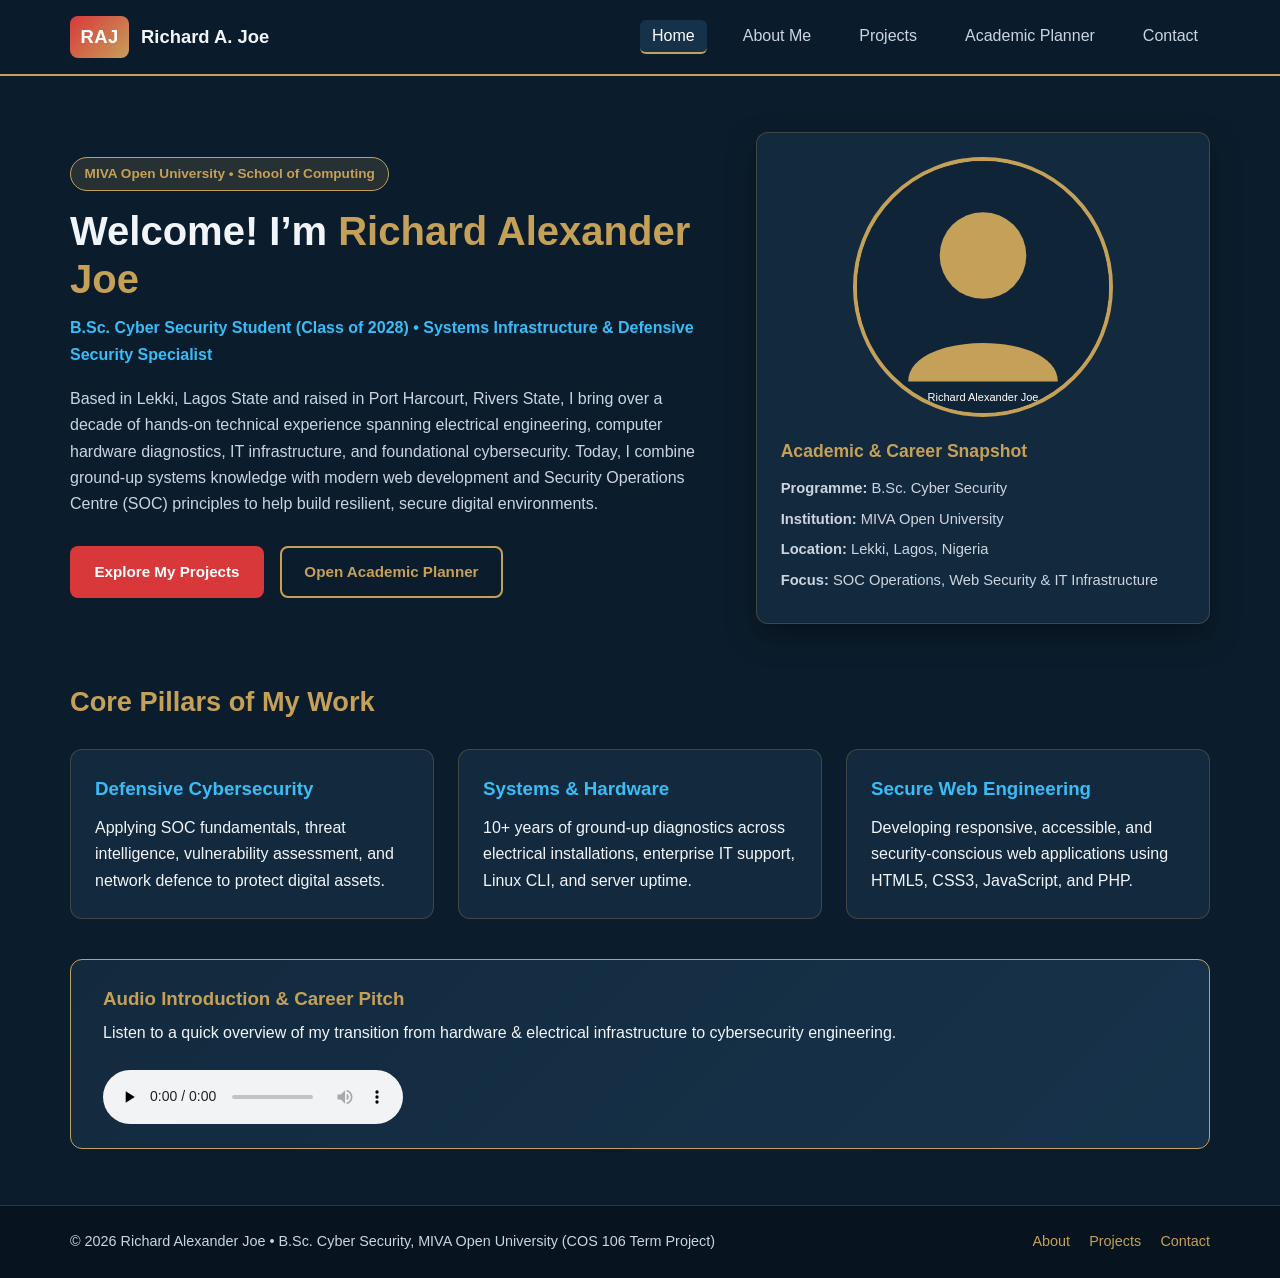
==== index.html @ e74a6b3f "Initial Commit - COS 106 Term Project" ====
<!DOCTYPE html>
<html lang="en">
<head>
  <meta charset="UTF-8" />
  <meta name="viewport" content="width=device-width, initial-scale=1.0" />
  <title>Richard Alexander Joe | Cybersecurity & Web Portfolio</title>
  <link rel="stylesheet" href="style.css" />
</head>
<body>
  <header class="site-header">
    <nav class="navbar container" aria-label="Main Navigation">
      <a href="index.html" class="brand">
        <span class="brand-badge">RAJ</span>
        <span>Richard A. Joe</span>
      </a>
      <button class="menu-toggle" id="menuToggle" aria-label="Toggle Navigation">☰</button>
      <ul class="nav-links" id="navLinks">
        <li><a href="index.html" class="active">Home</a></li>
        <li><a href="about.html">About Me</a></li>
        <li><a href="projects.html">Projects</a></li>
        <li><a href="planner.html">Academic Planner</a></li>
        <li><a href="contact.html">Contact</a></li>
      </ul>
    </nav>
  </header>

  <main>
    <section class="hero container">
      <div class="hero-content fade-in">
        <span class="pill-tag">MIVA Open University • School of Computing</span>
        <h1>Welcome! I’m <span class="highlight">Richard Alexander Joe</span></h1>
        <p class="subtitle">
          B.Sc. Cyber Security Student (Class of 2028) &bull; Systems Infrastructure &amp; Defensive Security Specialist
        </p>
        <p class="bio-text">
          Based in Lekki, Lagos State and raised in Port Harcourt, Rivers State, I bring over a decade of hands-on technical experience spanning electrical engineering, computer hardware diagnostics, IT infrastructure, and foundational cybersecurity. Today, I combine ground-up systems knowledge with modern web development and Security Operations Centre (SOC) principles to help build resilient, secure digital environments.
        </p>
        <div class="hero-actions">
          <a href="projects.html" class="btn btn-primary">Explore My Projects</a>
          <a href="planner.html" class="btn btn-outline">Open Academic Planner</a>
        </div>
      </div>

      <aside class="hero-card fade-in">
        <div class="profile-frame">
          <img 
            src="assets/profile.jpg" 
            alt="Portrait of Richard Alexander Joe" 
            onerror="this.src='data:image/svg+xml;utf8,<svg xmlns=%22http://www.w3.org/2000/svg%22 width=%22320%22 height=%22320%22 viewBox=%220 0 320 320%22><rect width=%22320%22 height=%22320%22 fill=%22%230F2537%22/><circle cx=%22160%22 cy=%22120%22 r=%2255%22 fill=%22%23C5A059%22/><path d=%22M65 280 C65 215, 255 215, 255 280%22 fill=%22%23C5A059%22/><text x=%22160%22 y=%22305%22 font-family=%22Arial%22 font-size=%2214%22 fill=%22%23ffffff%22 text-anchor=%22middle%22>Richard Alexander Joe</text></svg>'"
          />
        </div>
        <div class="profile-meta">
          <h3>Academic &amp; Career Snapshot</h3>
          <ul>
            <li><strong>Programme:</strong> B.Sc. Cyber Security</li>
            <li><strong>Institution:</strong> MIVA Open University</li>
            <li><strong>Location:</strong> Lekki, Lagos, Nigeria</li>
            <li><strong>Focus:</strong> SOC Operations, Web Security &amp; IT Infrastructure</li>
          </ul>
        </div>
      </aside>
    </section>

    <section class="highlights-section container">
      <h2 class="section-title">Core Pillars of My Work</h2>
      <div class="grid-3">
        <article class="card">
          <h3>Defensive Cybersecurity</h3>
          <p>Applying SOC fundamentals, threat intelligence, vulnerability assessment, and network defence to protect digital assets.</p>
        </article>
        <article class="card">
          <h3>Systems &amp; Hardware</h3>
          <p>10+ years of ground-up diagnostics across electrical installations, enterprise IT support, Linux CLI, and server uptime.</p>
        </article>
        <article class="card">
          <h3>Secure Web Engineering</h3>
          <p>Developing responsive, accessible, and security-conscious web applications using HTML5, CSS3, JavaScript, and PHP.</p>
        </article>
      </div>
    </section>

    <!-- Multimedia Requirement (HTML5 Audio) -->
    <section class="media-section container">
      <div class="media-box">
        <div>
          <h3>Audio Introduction &amp; Career Pitch</h3>
          <p>Listen to a quick overview of my transition from hardware &amp; electrical infrastructure to cybersecurity engineering.</p>
        </div>
        <audio controls preload="none">
          <source src="assets/intro-audio.mp3" type="audio/mpeg" />
          Your browser does not support the HTML5 audio element.
        </audio>
      </div>
    </section>
  </main>

  <footer class="site-footer">
    <div class="container footer-content">
      <p>&copy; <span id="year"></span> Richard Alexander Joe &bull; B.Sc. Cyber Security, MIVA Open University (COS 106 Term Project)</p>
      <div class="footer-links">
        <a href="about.html">About</a>
        <a href="projects.html">Projects</a>
        <a href="contact.html">Contact</a>
      </div>
    </div>
  </footer>

  <script src="script.js"></script>
</body>
</html>
---- style.css ----
/* =========================================================
   COS 106 Term Project - Richard Alexander Joe
   Color Theme: MIVA Navy (#0B1D2C), Slate (#132A3E),
                MIVA Gold (#C5A059), MIVA Red (#D9383A),
                Clean Minimalist Sky Accent (#38BDF8)
   ========================================================= */

:root {
  --bg-primary: #0b1d2c;
  --bg-secondary: #132a3e;
  --bg-card: #16324a;
  --text-main: #f1f5f9;
  --text-muted: #cbd5e1;
  --miva-gold: #c5a059;
  --miva-red: #d9383a;
  --accent-blue: #38bdf8;
  --border-color: rgba(197, 160, 89, 0.25);
  --radius: 12px;
  --transition: all 0.28s ease;
}

* {
  box-sizing: border-box;
  margin: 0;
  padding: 0;
}

body {
  font-family: "Segoe UI", Roboto, Helvetica, Arial, sans-serif;
  background-color: var(--bg-primary);
  color: var(--text-main);
  line-height: 1.65;
  min-height: 100vh;
  display: flex;
  flex-direction: column;
}

main {
  flex: 1;
}

.container {
  width: 92%;
  max-width: 1140px;
  margin: 0 auto;
}

/* Header & Navigation */
.site-header {
  background-color: rgba(11, 29, 44, 0.96);
  border-bottom: 2px solid var(--miva-gold);
  position: sticky;
  top: 0;
  z-index: 100;
  backdrop-filter: blur(8px);
}

.navbar {
  display: flex;
  justify-content: space-between;
  align-items: center;
  padding: 1rem 0;
}

.brand {
  display: flex;
  align-items: center;
  gap: 0.75rem;
  text-decoration: none;
  color: var(--text-main);
  font-weight: 700;
  font-size: 1.15rem;
}

.brand-badge {
  background: linear-gradient(135deg, var(--miva-red), var(--miva-gold));
  color: #ffffff;
  padding: 0.35rem 0.65rem;
  border-radius: 8px;
  font-weight: 800;
  letter-spacing: 0.5px;
}

.nav-links {
  list-style: none;
  display: flex;
  gap: 1.5rem;
}

.nav-links a {
  text-decoration: none;
  color: var(--text-muted);
  font-weight: 500;
  padding: 0.45rem 0.75rem;
  border-radius: 6px;
  transition: var(--transition);
}

.nav-links a:hover,
.nav-links a.active {
  color: #ffffff;
  background-color: var(--bg-card);
  border-bottom: 2px solid var(--miva-gold);
}

.menu-toggle {
  display: none;
  background: transparent;
  border: 1px solid var(--miva-gold);
  color: var(--miva-gold);
  font-size: 1.35rem;
  padding: 0.25rem 0.6rem;
  border-radius: 6px;
  cursor: pointer;
}

/* Hero Section */
.hero {
  display: grid;
  grid-template-columns: 1.35fr 0.95fr;
  gap: 2.5rem;
  align-items: center;
  padding: 3.5rem 0;
}

.pill-tag {
  display: inline-block;
  background-color: rgba(197, 160, 89, 0.15);
  color: var(--miva-gold);
  border: 1px solid var(--miva-gold);
  padding: 0.3rem 0.85rem;
  border-radius: 999px;
  font-size: 0.85rem;
  font-weight: 600;
  margin-bottom: 1rem;
}

.hero h1 {
  font-size: 2.5rem;
  line-height: 1.2;
  margin-bottom: 0.75rem;
}

.highlight {
  color: var(--miva-gold);
}

.subtitle {
  color: var(--accent-blue);
  font-weight: 600;
  margin-bottom: 1.1rem;
}

.bio-text {
  color: var(--text-muted);
  margin-bottom: 1.75rem;
}

.hero-actions {
  display: flex;
  flex-wrap: wrap;
  gap: 1rem;
}

/* Buttons */
.btn {
  display: inline-block;
  padding: 0.72rem 1.4rem;
  border-radius: 8px;
  font-weight: 600;
  text-decoration: none;
  cursor: pointer;
  border: 2px solid transparent;
  transition: var(--transition);
  font-size: 0.95rem;
}

.btn-sm {
  padding: 0.45rem 0.95rem;
  font-size: 0.85rem;
}

.btn-primary {
  background-color: var(--miva-red);
  color: #ffffff;
}

.btn-primary:hover {
  background-color: #b92b2d;
  transform: translateY(-2px);
}

.btn-outline {
  border-color: var(--miva-gold);
  color: var(--miva-gold);
  background: transparent;
}

.btn-outline:hover {
  background-color: var(--miva-gold);
  color: var(--bg-primary);
  transform: translateY(-2px);
}

/* Profile Card */
.hero-card {
  background-color: var(--bg-secondary);
  border: 1px solid var(--border-color);
  border-radius: var(--radius);
  padding: 1.5rem;
  box-shadow: 0 12px 30px rgba(0, 0, 0, 0.35);
}

.profile-frame {
  width: 100%;
  max-width: 260px;
  margin: 0 auto 1.25rem;
  border-radius: 50%;
  overflow: hidden;
  border: 4px solid var(--miva-gold);
  aspect-ratio: 1 / 1;
}

.profile-frame img {
  width: 100%;
  height: 100%;
  object-fit: cover;
  display: block;
}

.profile-meta h3 {
  color: var(--miva-gold);
  margin-bottom: 0.65rem;
  font-size: 1.1rem;
}

.profile-meta ul {
  list-style: none;
  font-size: 0.92rem;
  color: var(--text-muted);
}

.profile-meta li {
  margin-bottom: 0.4rem;
}

/* Cards & Grids */
.section-title {
  font-size: 1.7rem;
  margin-bottom: 1.5rem;
  color: var(--miva-gold);
}

.grid-3 {
  display: grid;
  grid-template-columns: repeat(3, 1fr);
  gap: 1.5rem;
}

.grid-2 {
  display: grid;
  grid-template-columns: repeat(2, 1fr);
  gap: 1.5rem;
}

.card {
  background-color: var(--bg-secondary);
  border: 1px solid var(--border-color);
  border-radius: var(--radius);
  padding: 1.5rem;
  transition: var(--transition);
}

.card:hover {
  transform: translateY(-4px);
  border-color: var(--miva-gold);
}

.card h3 {
  color: var(--accent-blue);
  margin-bottom: 0.65rem;
}

.accent-border {
  border-left: 4px solid var(--miva-red);
}

/* Multimedia Box */
.media-section {
  margin: 2.5rem auto 3.5rem;
}

.media-box {
  background: linear-gradient(135deg, var(--bg-secondary), var(--bg-card));
  border: 1px solid var(--miva-gold);
  border-radius: var(--radius);
  padding: 1.5rem 2rem;
  display: flex;
  justify-content: space-between;
  align-items: center;
  gap: 1.5rem;
  flex-wrap: wrap;
}

.media-box h3 {
  color: var(--miva-gold);
  margin-bottom: 0.3rem;
}

audio {
  width: 300px;
  max-width: 100%;
}

/* Subpages Layout */
.page-content {
  padding: 2.5rem 0 4rem;
}

.page-header {
  margin-bottom: 2.2rem;
}

.page-header h1 {
  font-size: 2.2rem;
  margin-bottom: 0.6rem;
}

.page-header p {
  color: var(--text-muted);
  max-width: 780px;
}

.section-block {
  margin-bottom: 2.5rem;
}

.section-block h2 {
  color: var(--miva-gold);
  margin-bottom: 1rem;
  font-size: 1.5rem;
}

/* HTML Table Styling */
.table-wrapper {
  overflow-x: auto;
  border-radius: var(--radius);
  border: 1px solid var(--border-color);
}

.data-table {
  width: 100%;
  border-collapse: collapse;
  background-color: var(--bg-secondary);
  text-align: left;
}

.data-table th,
.data-table td {
  padding: 0.95rem 1.1rem;
  border-bottom: 1px solid rgba(255, 255, 255, 0.08);
}

.data-table th {
  background-color: var(--bg-card);
  color: var(--miva-gold);
  font-weight: 700;
}

.data-table tr:hover {
  background-color: rgba(56, 189, 248, 0.06);
}

/* Lists & Hobbies */
.styled-list {
  padding-left: 1.2rem;
  color: var(--text-muted);
}

.styled-list li {
  margin-bottom: 0.45rem;
}

.hobbies-grid {
  display: grid;
  grid-template-columns: repeat(auto-fit, minmax(260px, 1fr));
  gap: 1rem;
}

.hobby-chip {
  background-color: var(--bg-secondary);
  border: 1px solid var(--border-color);
  padding: 1rem 1.2rem;
  border-radius: var(--radius);
  color: var(--text-muted);
}

.hobby-chip strong {
  color: var(--miva-gold);
  display: block;
  margin-bottom: 0.25rem;
}

/* Projects Page */
.projects-grid {
  display: grid;
  grid-template-columns: repeat(auto-fit, minmax(310px, 1fr));
  gap: 1.75rem;
}

.project-card {
  background-color: var(--bg-secondary);
  border: 1px solid var(--border-color);
  border-radius: var(--radius);
  overflow: hidden;
  display: flex;
  flex-direction: column;
  transition: var(--transition);
}

.project-card:hover {
  transform: translateY(-5px);
  border-color: var(--accent-blue);
}

.project-thumb img {
  width: 100%;
  height: 195px;
  object-fit: cover;
  display: block;
}

.project-body {
  padding: 1.4rem;
  display: flex;
  flex-direction: column;
  flex: 1;
}

.project-tag {
  font-size: 0.8rem;
  color: var(--miva-gold);
  font-weight: 700;
  text-transform: uppercase;
  margin-bottom: 0.45rem;
}

.project-body h3 {
  margin-bottom: 0.65rem;
  font-size: 1.2rem;
}

.project-body p {
  color: var(--text-muted);
  font-size: 0.94rem;
  margin-bottom: 1.3rem;
  flex: 1;
}

.project-links {
  display: flex;
  gap: 0.75rem;
  flex-wrap: wrap;
}

/* Academic Planner */
.planner-wrapper {
  background-color: var(--bg-secondary);
  border: 1px solid var(--border-color);
  border-radius: var(--radius);
  padding: 1.75rem;
}

.task-form .form-row {
  display: grid;
  grid-template-columns: 2fr 1fr 1fr auto;
  gap: 0.85rem;
}

input,
select,
textarea {
  width: 100%;
  padding: 0.75rem 0.9rem;
  border-radius: 8px;
  border: 1px solid rgba(255, 255, 255, 0.18);
  background-color: var(--bg-primary);
  color: var(--text-main);
  font-family: inherit;
  font-size: 0.95rem;
}

input:focus,
select:focus,
textarea:focus {
  outline: none;
  border-color: var(--accent-blue);
}

.feedback-msg {
  color: #f87171;
  font-size: 0.88rem;
  margin-top: 0.5rem;
  min-height: 1.2rem;
}

.planner-stats {
  display: flex;
  gap: 1.5rem;
  flex-wrap: wrap;
  padding: 1rem 0;
  margin: 1rem 0;
  border-top: 1px solid rgba(255, 255, 255, 0.1);
  border-bottom: 1px solid rgba(255, 255, 255, 0.1);
  color: var(--text-muted);
}

.planner-stats strong {
  color: var(--miva-gold);
}

.task-list {
  list-style: none;
  display: flex;
  flex-direction: column;
  gap: 0.8rem;
}

.task-item {
  background-color: var(--bg-primary);
  border: 1px solid rgba(255, 255, 255, 0.1);
  border-radius: 8px;
  padding: 0.9rem 1.1rem;
  display: flex;
  justify-content: space-between;
  align-items: center;
  gap: 1rem;
  transition: var(--transition);
}

.task-item.completed {
  opacity: 0.65;
  border-color: #22c55e;
}

.task-item.completed .task-title {
  text-decoration: line-through;
  color: var(--text-muted);
}

.task-meta {
  display: flex;
  align-items: center;
  gap: 0.75rem;
  flex-wrap: wrap;
}

.course-badge {
  background-color: rgba(56, 189, 248, 0.15);
  color: var(--accent-blue);
  padding: 0.2rem 0.6rem;
  border-radius: 6px;
  font-size: 0.8rem;
  font-weight: 700;
}

.task-actions {
  display: flex;
  gap: 0.5rem;
}

.btn-complete {
  background-color: #16a34a;
  color: #fff;
  border: none;
  padding: 0.4rem 0.75rem;
  border-radius: 6px;
  cursor: pointer;
  font-size: 0.82rem;
}

.btn-delete {
  background-color: var(--miva-red);
  color: #fff;
  border: none;
  padding: 0.4rem 0.75rem;
  border-radius: 6px;
  cursor: pointer;
  font-size: 0.82rem;
}

/* Contact Page */
.contact-layout {
  display: grid;
  grid-template-columns: 0.85fr 1.15fr;
  gap: 1.75rem;
  align-items: start;
}

.form-group {
  margin-bottom: 1.15rem;
}

.form-group label {
  display: block;
  margin-bottom: 0.4rem;
  font-weight: 600;
  color: var(--miva-gold);
}

.error-text {
  color: #f87171;
  font-size: 0.84rem;
  display: block;
  margin-top: 0.3rem;
  min-height: 1.1rem;
}

.success-banner {
  margin-top: 1rem;
  padding: 0.85rem 1rem;
  border-radius: 8px;
  background-color: rgba(22, 163, 74, 0.2);
  border: 1px solid #22c55e;
  color: #86efac;
  display: none;
}

/* Footer */
.site-footer {
  background-color: #07131e;
  border-top: 1px solid var(--border-color);
  padding: 1.5rem 0;
  margin-top: auto;
}

.footer-content {
  display: flex;
  justify-content: space-between;
  align-items: center;
  flex-wrap: wrap;
  gap: 1rem;
  font-size: 0.9rem;
  color: var(--text-muted);
}

.footer-links {
  display: flex;
  gap: 1.2rem;
}

.footer-links a {
  color: var(--miva-gold);
  text-decoration: none;
}

/* Animation */
.fade-in {
  animation: fadeInUp 0.65s ease both;
}

@keyframes fadeInUp {
  from {
    opacity: 0;
    transform: translateY(14px);
  }
  to {
    opacity: 1;
    transform: translateY(0);
  }
}

/* Responsive Breakpoints */
@media (max-width: 900px) {
  .hero,
  .contact-layout,
  .grid-3,
  .grid-2 {
    grid-template-columns: 1fr;
  }

  .task-form .form-row {
    grid-template-columns: 1fr;
  }
}

@media (max-width: 720px) {
  .menu-toggle {
    display: block;
  }

  .nav-links {
    display: none;
    flex-direction: column;
    position: absolute;
    top: 100%;
    left: 0;
    width: 100%;
    background-color: var(--bg-secondary);
    padding: 1rem 5%;
    border-bottom: 2px solid var(--miva-gold);
  }

  .nav-links.open {
    display: flex;
  }

  .hero h1 {
    font-size: 1.95rem;
  }
}
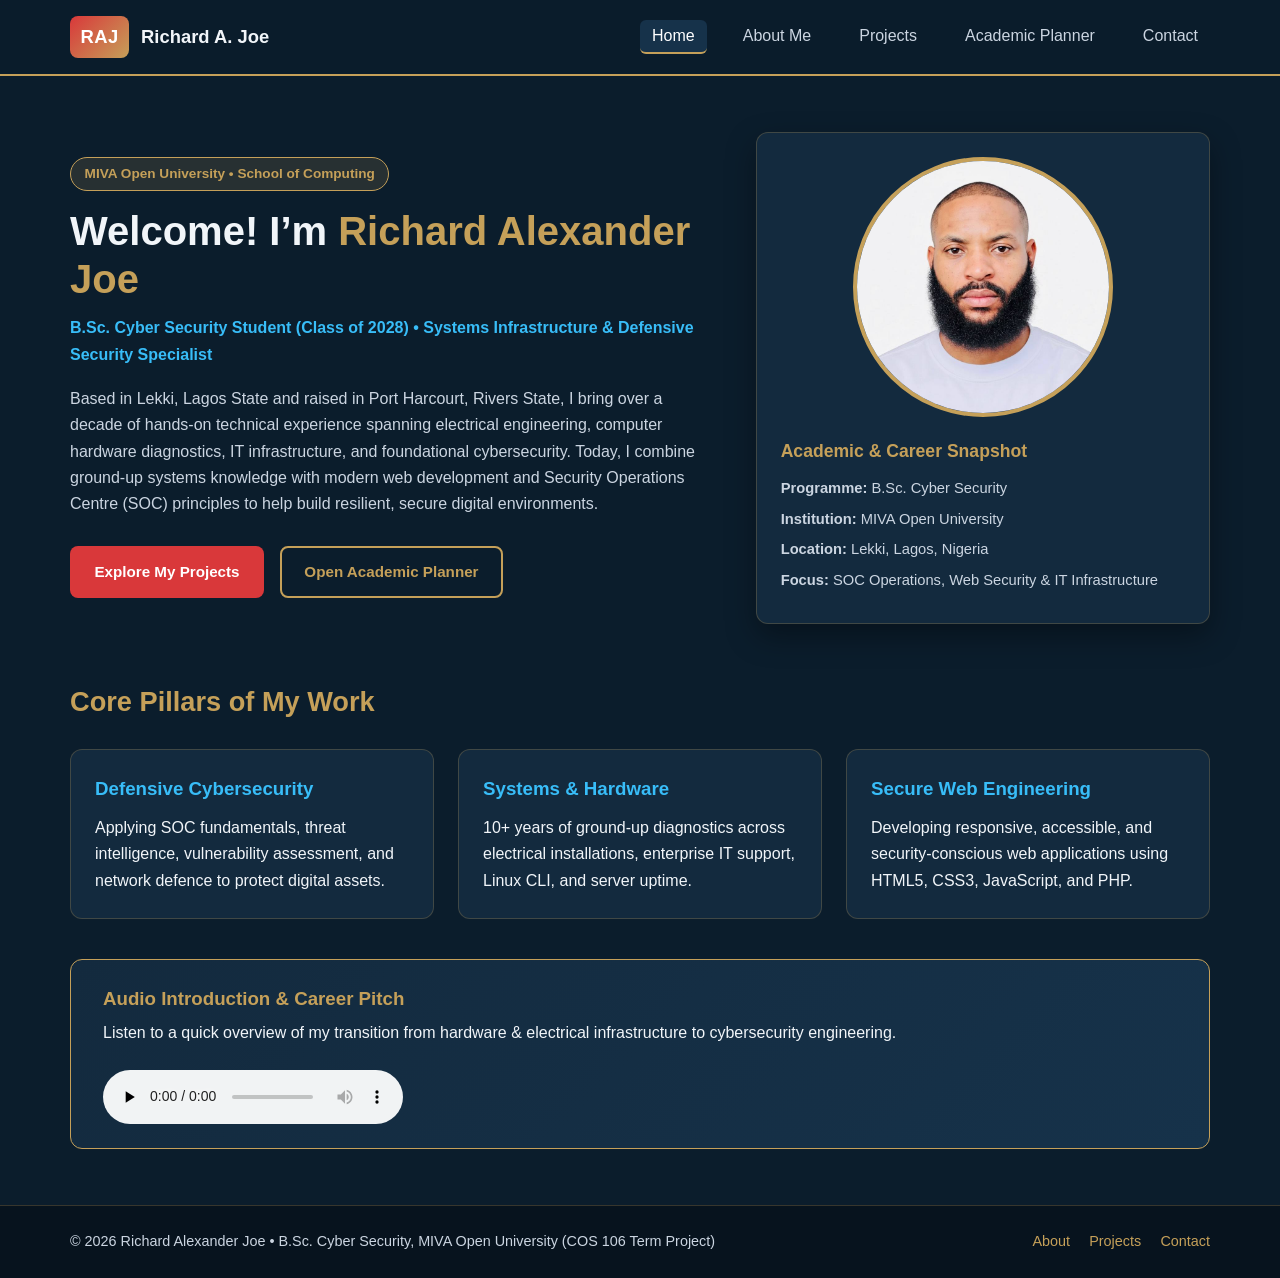
==== commit 80c07a38: "Fix HTML encoding issues in index.html" ====
--- a/index.html
+++ b/index.html
@@ -44,7 +44,7 @@
       <aside class="hero-card fade-in">
         <div class="profile-frame">
           <img 
-            src="assets/profile.jpg" 
+            src="profile.jpg" 
             alt="Portrait of Richard Alexander Joe" 
             onerror="this.src='data:image/svg+xml;utf8,<svg xmlns=%22http://www.w3.org/2000/svg%22 width=%22320%22 height=%22320%22 viewBox=%220 0 320 320%22><rect width=%22320%22 height=%22320%22 fill=%22%230F2537%22/><circle cx=%22160%22 cy=%22120%22 r=%2255%22 fill=%22%23C5A059%22/><path d=%22M65 280 C65 215, 255 215, 255 280%22 fill=%22%23C5A059%22/><text x=%22160%22 y=%22305%22 font-family=%22Arial%22 font-size=%2214%22 fill=%22%23ffffff%22 text-anchor=%22middle%22>Richard Alexander Joe</text></svg>'"
           />
@@ -107,4 +107,4 @@
 
   <script src="script.js"></script>
 </body>
-</html>+</html>
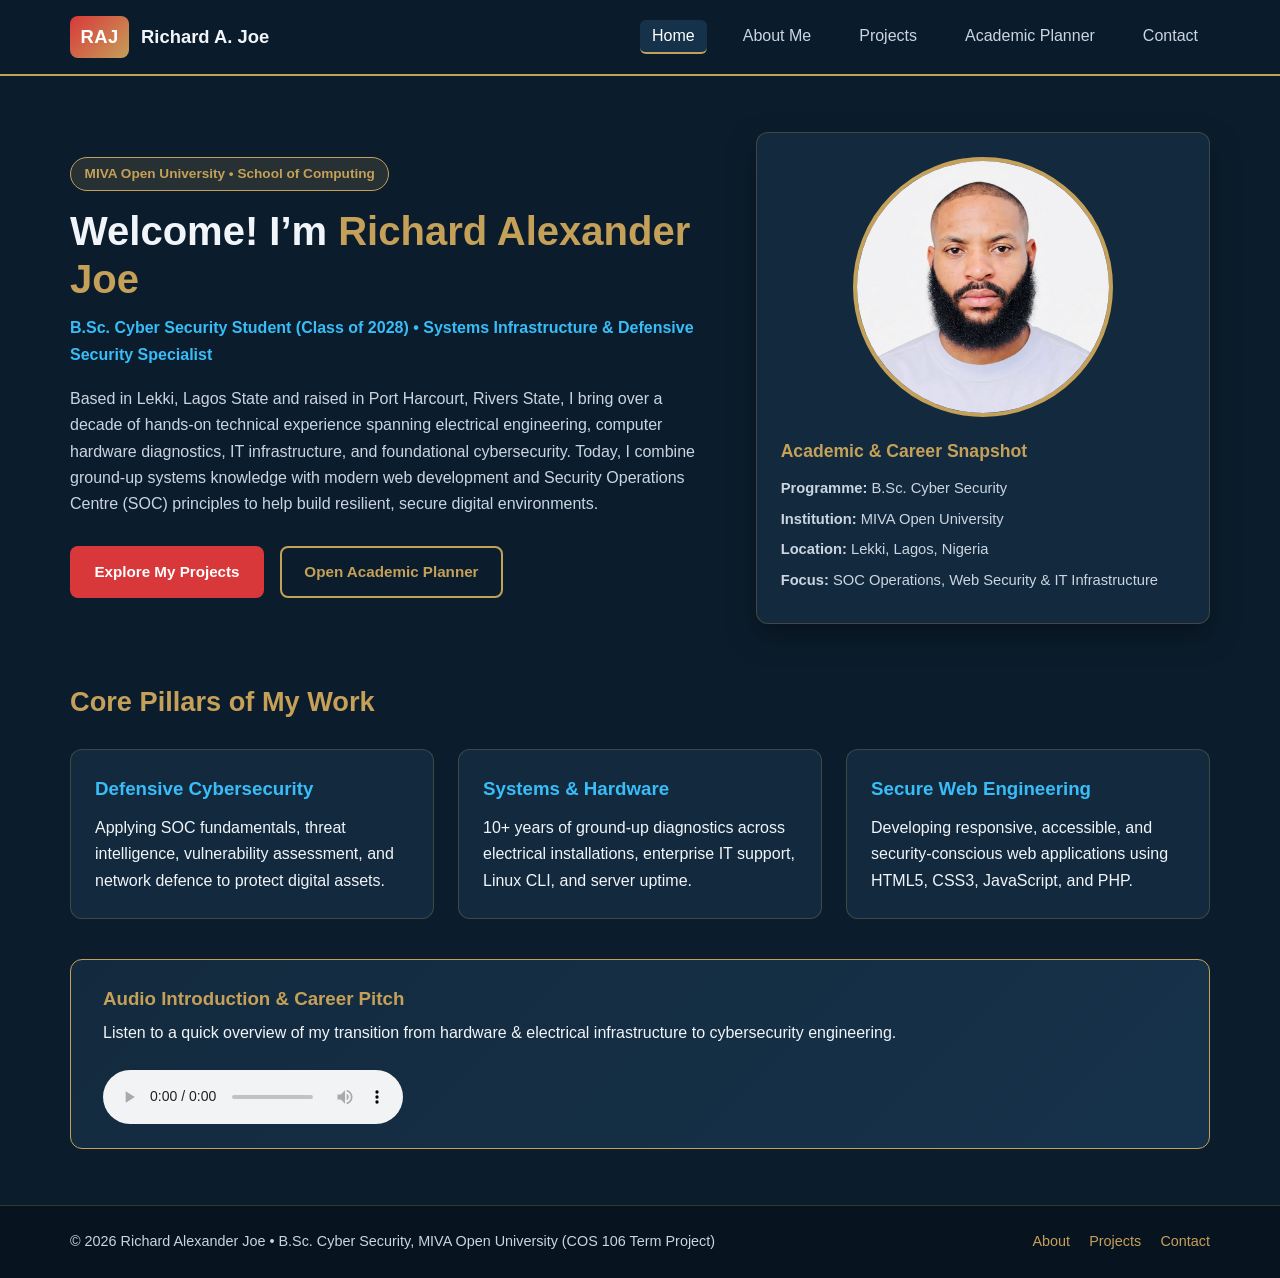
==== commit 060f440a: "Fix HTML structure and update audio source format" ====
--- a/index.html
+++ b/index.html
@@ -86,8 +86,8 @@
           <h3>Audio Introduction &amp; Career Pitch</h3>
           <p>Listen to a quick overview of my transition from hardware &amp; electrical infrastructure to cybersecurity engineering.</p>
         </div>
-        <audio controls preload="none">
-          <source src="assets/intro-audio.mp3" type="audio/mpeg" />
+        <audio controls preload="metadata">
+          <source src="intro-audio.ogg" type="audio/ogg" />
           Your browser does not support the HTML5 audio element.
         </audio>
       </div>
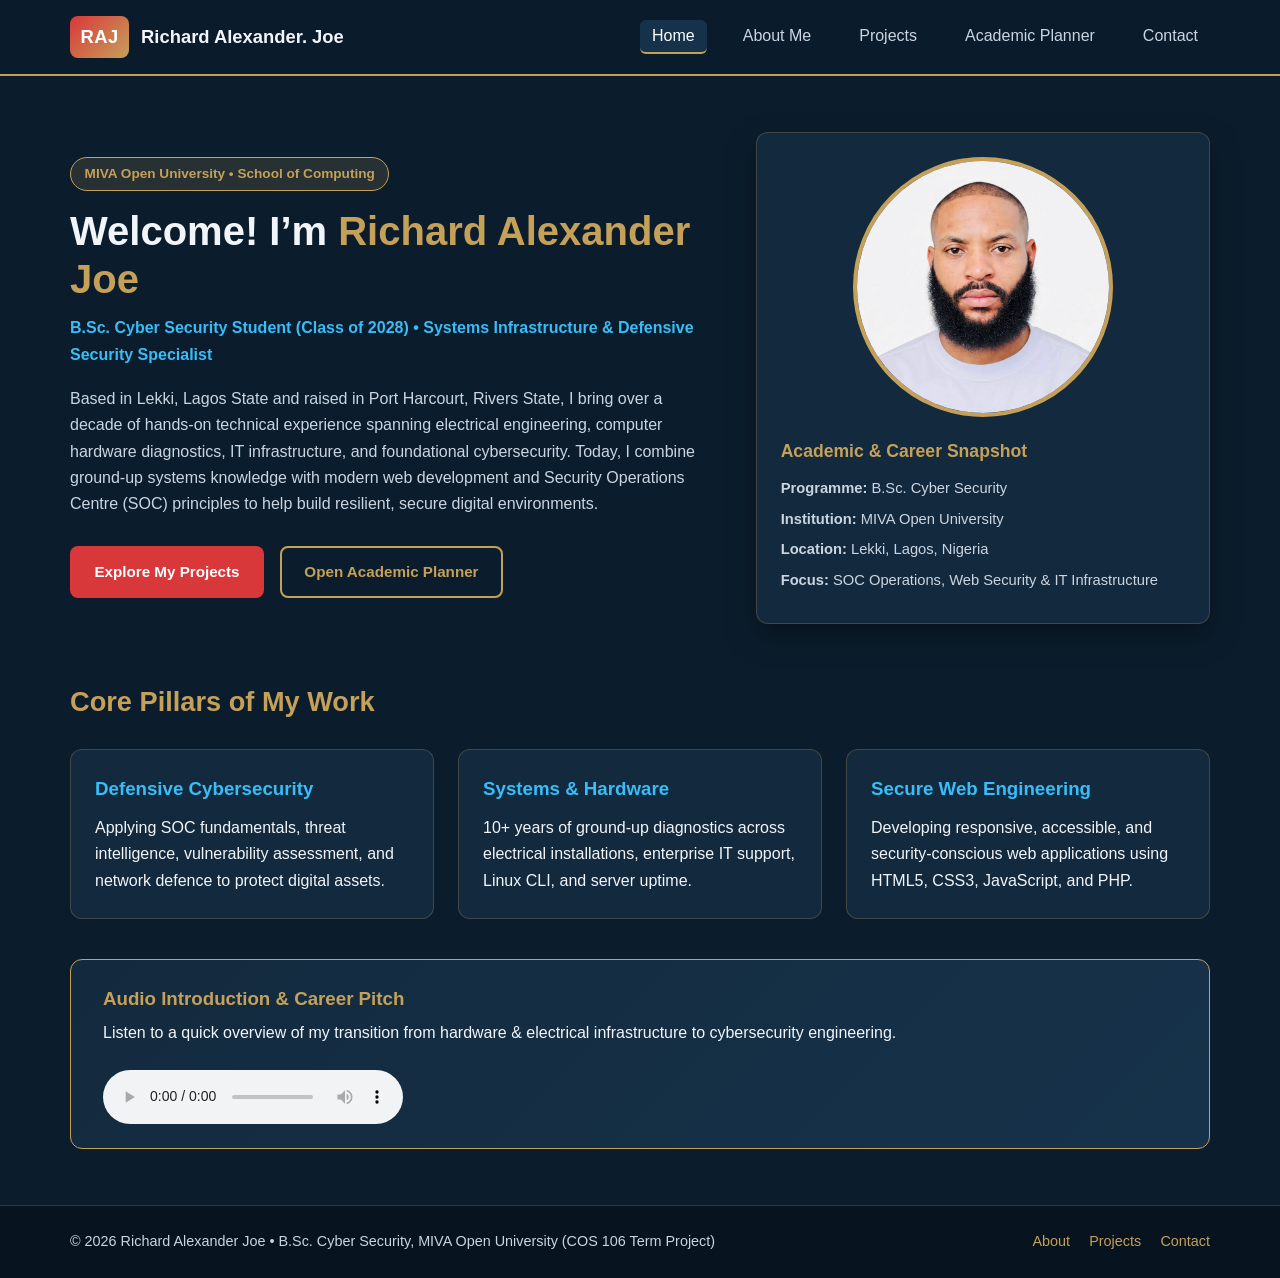
==== commit 0b46da81: "Update index.html" ====
--- a/index.html
+++ b/index.html
@@ -11,7 +11,7 @@
     <nav class="navbar container" aria-label="Main Navigation">
       <a href="index.html" class="brand">
         <span class="brand-badge">RAJ</span>
-        <span>Richard A. Joe</span>
+        <span>Richard Alexander. Joe</span>
       </a>
       <button class="menu-toggle" id="menuToggle" aria-label="Toggle Navigation">☰</button>
       <ul class="nav-links" id="navLinks">
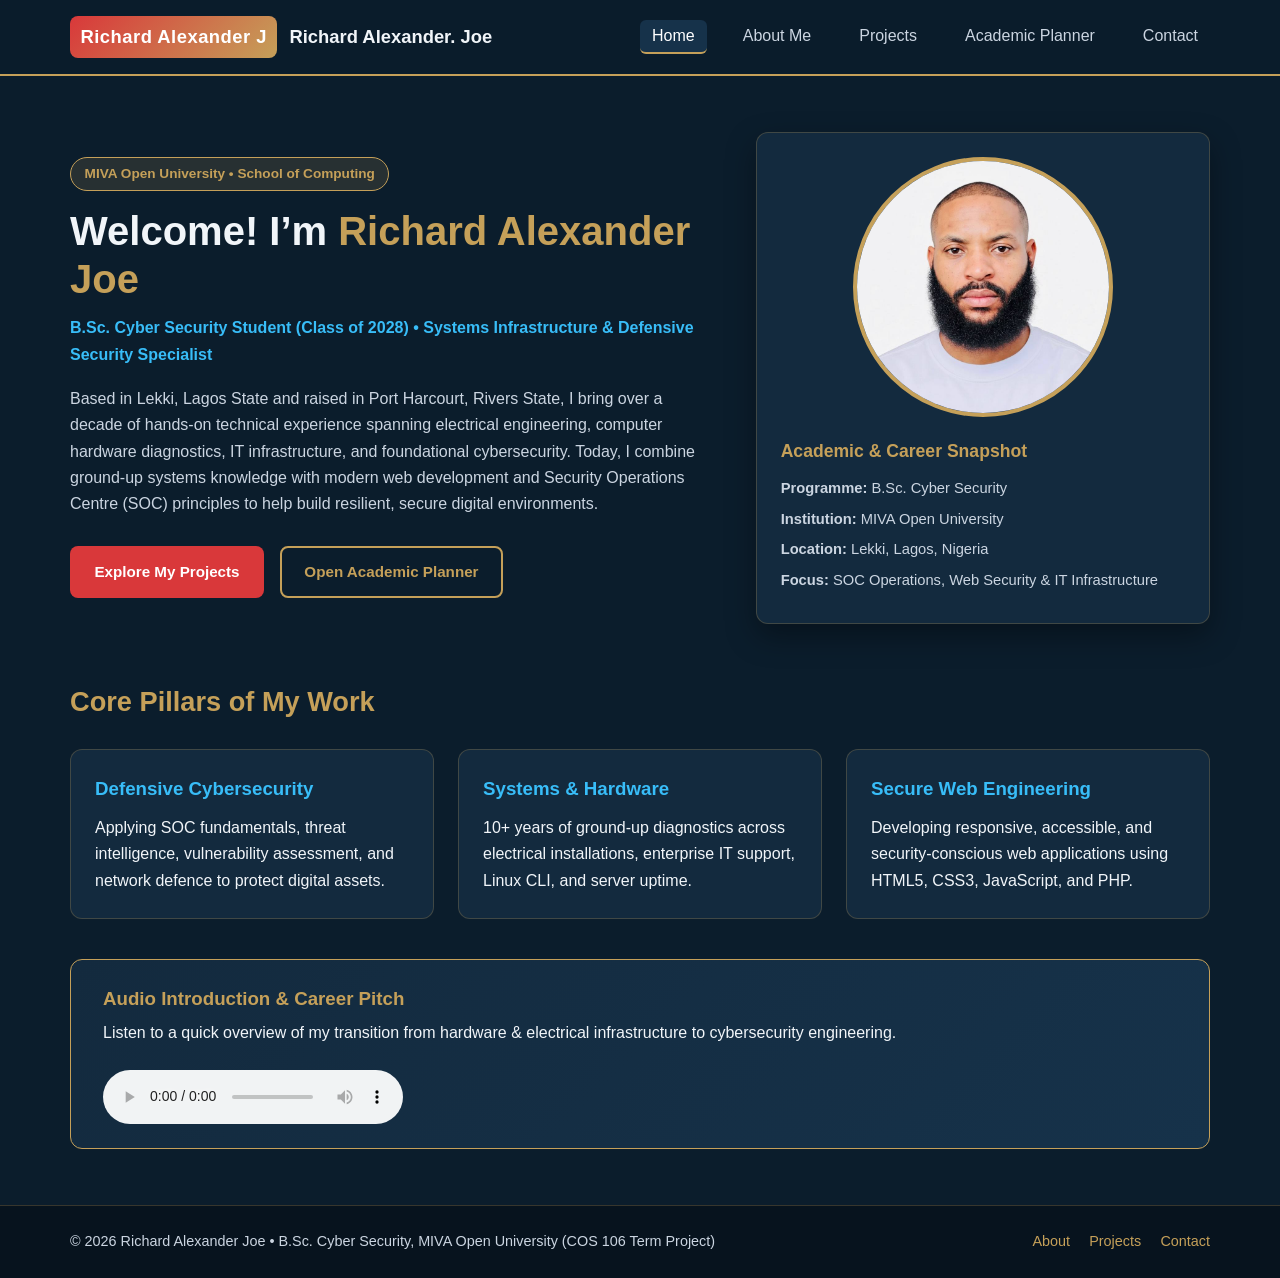
==== commit 0e6215c2: "Update index.html" ====
--- a/index.html
+++ b/index.html
@@ -10,7 +10,7 @@
   <header class="site-header">
     <nav class="navbar container" aria-label="Main Navigation">
       <a href="index.html" class="brand">
-        <span class="brand-badge">RAJ</span>
+        <span class="brand-badge">Richard Alexander J</span>
         <span>Richard Alexander. Joe</span>
       </a>
       <button class="menu-toggle" id="menuToggle" aria-label="Toggle Navigation">☰</button>
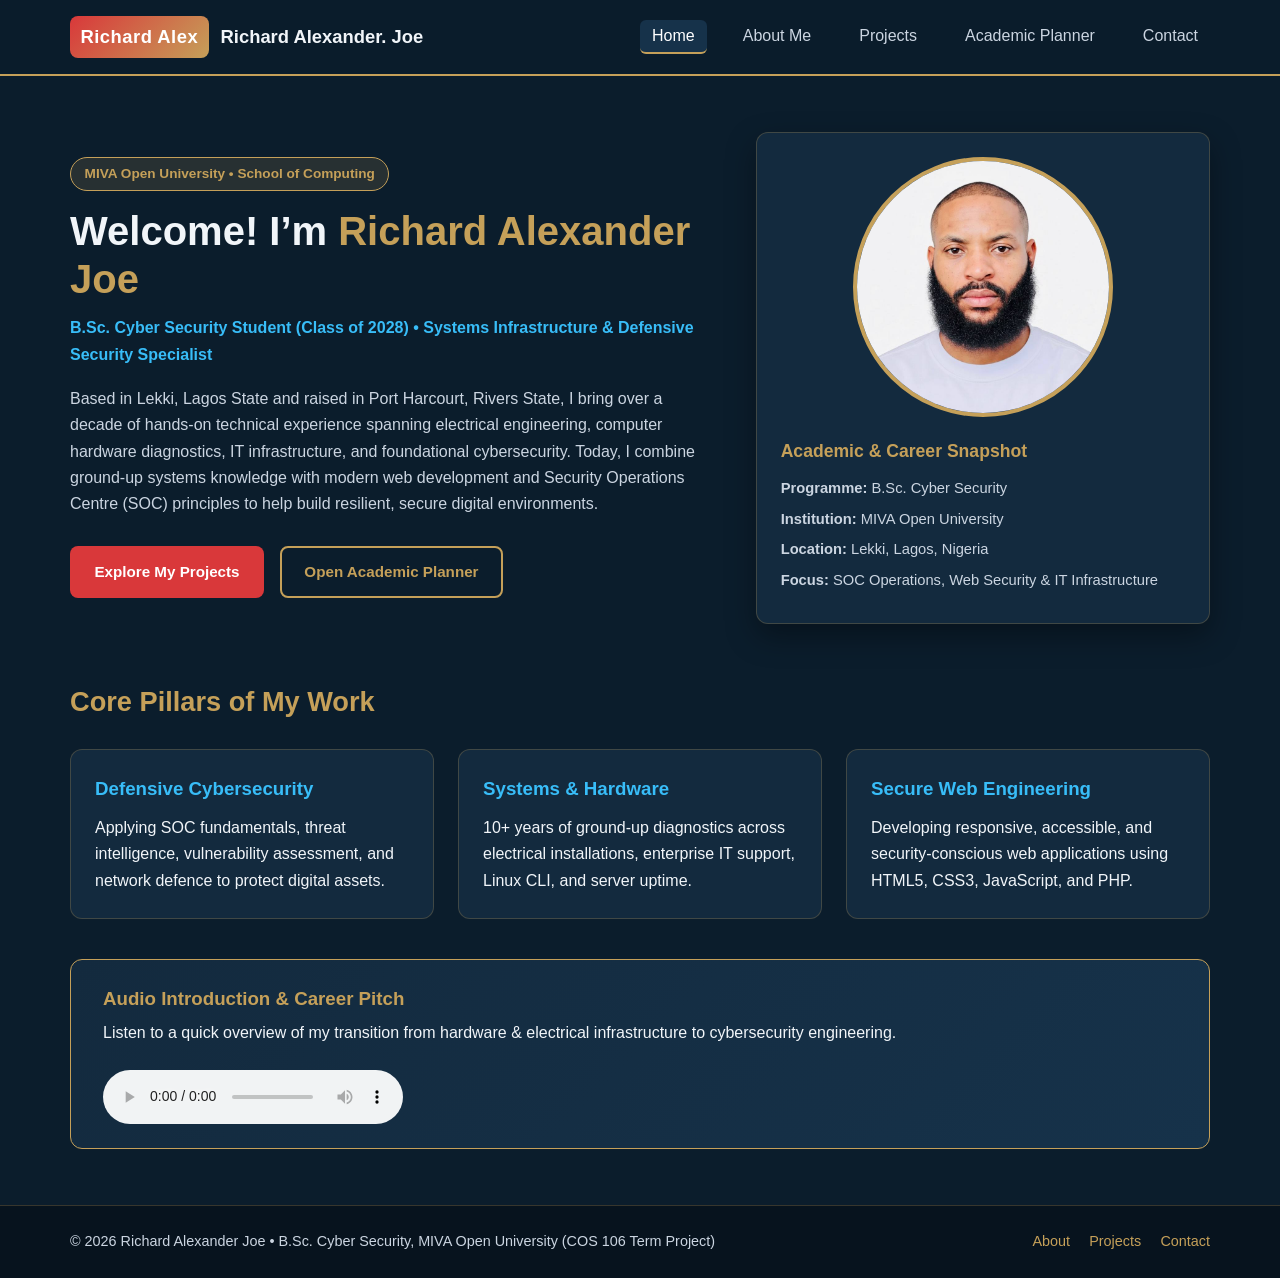
==== commit a58453c0: "Update index.html" ====
--- a/index.html
+++ b/index.html
@@ -10,7 +10,7 @@
   <header class="site-header">
     <nav class="navbar container" aria-label="Main Navigation">
       <a href="index.html" class="brand">
-        <span class="brand-badge">Richard Alexander J</span>
+        <span class="brand-badge">Richard Alex</span>
         <span>Richard Alexander. Joe</span>
       </a>
       <button class="menu-toggle" id="menuToggle" aria-label="Toggle Navigation">☰</button>
